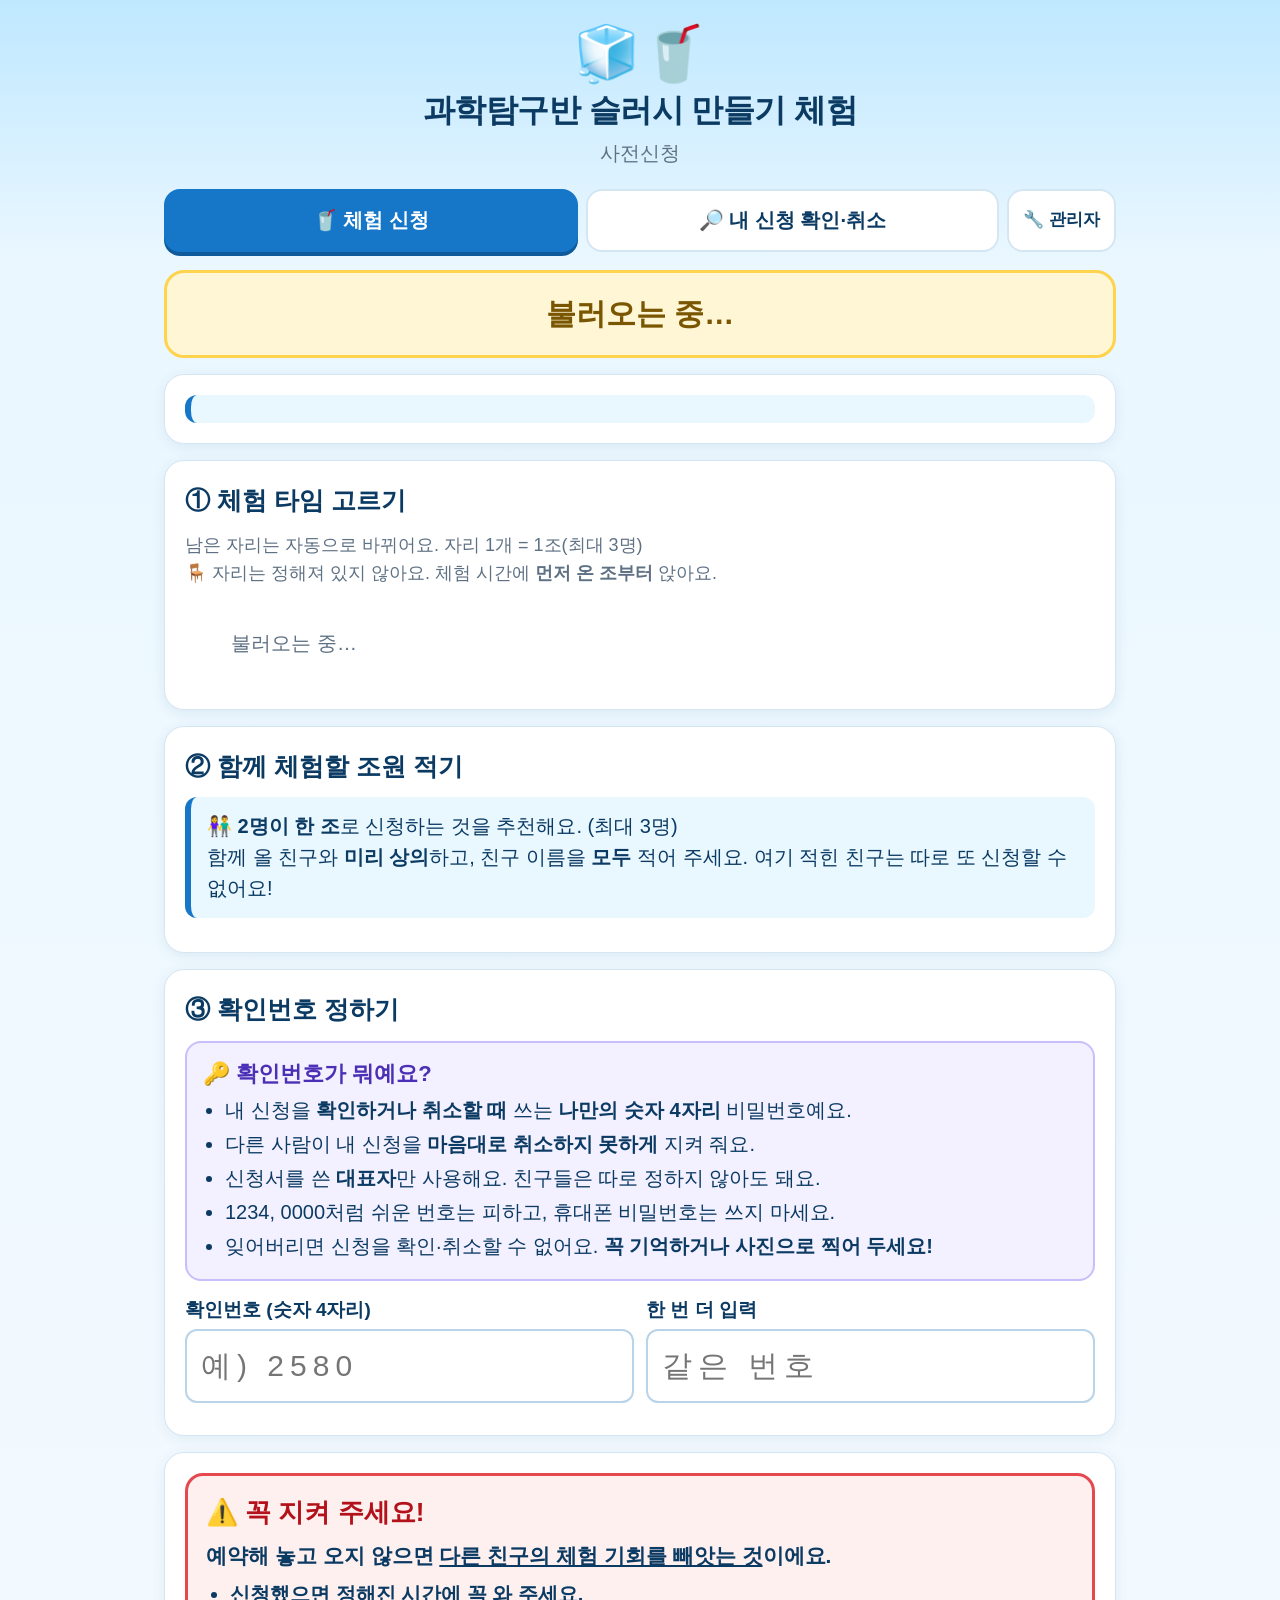
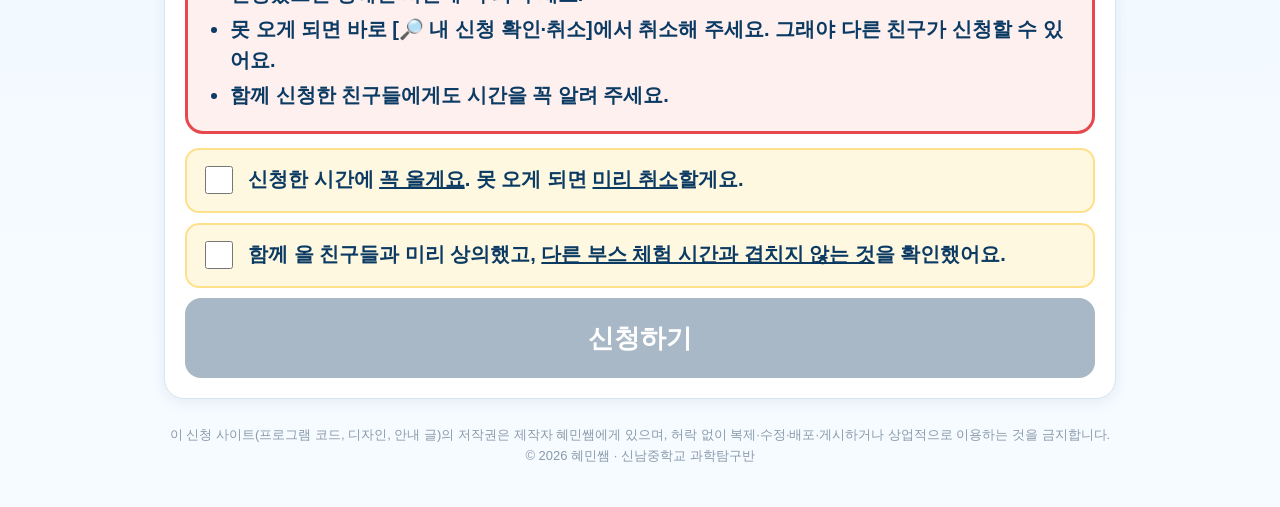
==== index.html @ 1991acf2 "Add files via upload" ====
<!DOCTYPE html>
<html lang="ko">
<head>
<meta charset="utf-8">
<meta name="viewport" content="width=device-width, initial-scale=1">
<meta name="robots" content="noindex">
<title>과학탐구반 슬러시 체험 사전신청</title>
<link rel="stylesheet" href="style.css">
<script src="config.js"></script>
</head>
<body>
<div class="wrap">
  <div id="previewRibbon" class="preview-ribbon hide">
    <div class="row">
      <span>👀 관리자 미리보기 중 — 실제로 신청되지 않아요</span>
      <span class="row" style="gap:6px">
        <button data-pv="before">시작 전</button><button data-pv="open">신청 중</button><button data-pv="ended">마감</button>
        <button id="pvEnd" style="background:#4a3500;color:#fff">미리보기 끝내기 ✕</button>
      </span>
    </div>
  </div>

  <header>
    <div class="emoji">🧊🥤</div>
    <h1 id="boothName">과학탐구반 슬러시 만들기 체험</h1>
    <div class="sub" id="boothSub">사전신청</div>
  </header>

  <nav id="nav">
    <button data-v="apply" class="on">🥤 체험 신청</button>
    <button data-v="mine">🔎 내 신청 확인·취소</button>
    <button data-v="admin" class="adm">🔧 관리자</button>
  </nav>

  <!-- ───── 체험 신청 ───── -->
  <section id="v-apply">
    <div id="banner" class="banner b-before"><span class="big">불러오는 중…</span></div>

    <div class="card" id="noticeCard"><div class="notice pre" id="notice"></div></div>

    <div class="card">
      <h2>① 체험 타임 고르기</h2>
      <div class="muted" style="margin-bottom:10px">남은 자리는 자동으로 바뀌어요. 자리 1개 = 1조(최대 <span class="maxN">3</span>명)<br>
        🪑 자리는 정해져 있지 않아요. 체험 시간에 <b>먼저 온 조부터</b> 앉아요.</div>
      <div class="slots" id="slots"><div class="loading">불러오는 중…</div></div>
    </div>

    <div class="card">
      <h2>② 함께 체험할 조원 적기</h2>
      <div class="notice" style="margin-bottom:14px">👫 <b>2명이 한 조</b>로 신청하는 것을 추천해요. (최대 <span class="maxN">3</span>명)<br>
        함께 올 친구와 <b>미리 상의</b>하고, 친구 이름을 <b>모두</b> 적어 주세요. 여기 적힌 친구는 따로 또 신청할 수 없어요!</div>
      <div id="memberRows"></div>
    </div>

    <div class="card">
      <h2>③ 확인번호 정하기</h2>
      <div class="keybox">
        <b class="t">🔑 확인번호가 뭐예요?</b>
        <ul>
          <li>내 신청을 <b>확인하거나 취소할 때</b> 쓰는 <b>나만의 숫자 4자리</b> 비밀번호예요.</li>
          <li>다른 사람이 내 신청을 <b>마음대로 취소하지 못하게</b> 지켜 줘요.</li>
          <li>신청서를 쓴 <b>대표자</b>만 사용해요. 친구들은 따로 정하지 않아도 돼요.</li>
          <li>1234, 0000처럼 쉬운 번호는 피하고, 휴대폰 비밀번호는 쓰지 마세요.</li>
          <li>잊어버리면 신청을 확인·취소할 수 없어요. <b>꼭 기억하거나 사진으로 찍어 두세요!</b></li>
        </ul>
      </div>
      <div class="grid2">
        <label class="field"><span>확인번호 (숫자 4자리)</span><input id="pin" inputmode="numeric" maxlength="4" placeholder="예) 2580" autocomplete="off" style="font-size:30px;letter-spacing:6px"></label>
        <label class="field"><span>한 번 더 입력</span><input id="pin2" inputmode="numeric" maxlength="4" placeholder="같은 번호" autocomplete="off" style="font-size:30px;letter-spacing:6px"></label>
      </div>
    </div>

    <div class="card">
      <div class="warn" style="margin-bottom:14px">
        <h2>⚠️ 꼭 지켜 주세요!</h2>
        <div style="font-size:21px;font-weight:800">예약해 놓고 오지 않으면 <u>다른 친구의 체험 기회를 빼앗는 것</u>이에요.</div>
        <ul>
          <li>신청했으면 <b>정해진 시간에 꼭</b> 와 주세요.</li>
          <li>못 오게 되면 <b>바로 [🔎 내 신청 확인·취소]에서 취소</b>해 주세요. 그래야 다른 친구가 신청할 수 있어요.</li>
          <li>함께 신청한 친구들에게도 시간을 꼭 알려 주세요.</li>
        </ul>
      </div>
      <label class="chk"><input type="checkbox" id="agree1">
        <span>신청한 시간에 <u>꼭 올게요</u>. 못 오게 되면 <u>미리 취소</u>할게요.</span></label>
      <label class="chk"><input type="checkbox" id="agree2">
        <span>함께 올 친구들과 미리 상의했고, <u>다른 부스 체험 시간과 겹치지 않는 것</u>을 확인했어요.</span></label>
      <button class="btn full" id="btnApply" disabled>신청하기</button>
      <div id="applyMsg"></div>
    </div>
  </section>

  <!-- ───── 내 신청 확인·취소 ───── -->
  <section id="v-mine" class="hide">
    <div class="card">
      <h2>🔎 내 신청 확인·취소 <span class="muted">(대표자)</span></h2>
      <div class="muted" style="margin-bottom:10px">신청서를 쓴 <b>대표자 학번</b>과 신청할 때 정한 <b>확인번호 4자리</b>를 넣으세요. 취소는 대표자만 할 수 있어요.</div>
      <div class="grid2">
        <label class="field"><span>대표자 학번</span><input id="mSid" inputmode="numeric" maxlength="5" placeholder="예) 10601"></label>
        <label class="field"><span>확인번호 4자리</span><input id="mPin" inputmode="numeric" maxlength="4" type="password" placeholder="••••"></label>
      </div>
      <button class="btn" id="btnLookup">확인하기</button>
      <div id="mineOut"></div>
      <div class="muted" style="margin-top:12px">🙋 확인번호를 잊어버렸다면 선생님께 말씀드리세요.</div>
    </div>
    <div class="card">
      <h2>🙋 친구가 나를 넣어 신청했을까?</h2>
      <div class="muted" style="margin-bottom:10px">내 학번과 이름을 넣으면, 내가 들어 있는 신청이 있는지 알려 줘요.</div>
      <div class="grid2">
        <label class="field"><span>내 학번</span><input id="iSid" inputmode="numeric" maxlength="5" placeholder="예) 10602"></label>
        <label class="field"><span>내 이름</span><input id="iName" maxlength="10" placeholder="예) 홍길동"></label>
      </div>
      <button class="btn gray" id="btnIncluded">확인하기</button>
      <div id="incOut"></div>
    </div>
  </section>

  <!-- ───── 관리자 ───── -->
  <section id="v-admin" class="hide">
    <div class="card" id="admLogin">
      <h2>🔧 관리자 모드</h2>
      <div class="row"><input id="admPw" type="password" placeholder="관리자 비밀번호" style="max-width:320px"><button class="btn" id="btnAdm">로그인</button></div>
      <div id="admMsg"></div>
    </div>
    <div id="admPanel" class="hide">
      <div class="subnav" id="admNav">
        <button data-a="set" class="on">⚙️ 신청 설정</button>
        <button data-a="slot">⏰ 타임 관리</button>
        <button data-a="apps">📋 신청 목록</button>
        <button data-a="board">🔗 운영 현황 링크</button>
        <button data-a="log">📜 기록</button>
        <button id="btnPreview" style="background:#ffd34d;border-color:#c9a227">👀 신청 화면 미리보기</button>
        <button id="btnAdmRefresh" style="margin-left:auto">🔄</button>
        <button id="btnAdmOut">로그아웃</button>
      </div>
      <div id="admBody"></div>
    </div>
  </section>

  <footer>
    이 신청 사이트(프로그램 코드, 디자인, 안내 글)의 저작권은 제작자 혜민쌤에게 있으며, 허락 없이 복제·수정·배포·게시하거나 상업적으로 이용하는 것을 금지합니다.<br>
    © 2026 혜민쌤 · 신남중학교 과학탐구반
  </footer>
</div>

<div id="modalRoot"></div>

<script>
/* ================= 공통 ================= */
const API_URL = (window.SLUSH_CONFIG || {}).API_URL || '';
const $ = (s, el) => (el || document).querySelector(s);
const $$ = (s, el) => Array.from((el || document).querySelectorAll(s));
function esc(s){ return String(s == null ? '' : s).replace(/[&<>"']/g, c => ({'&':'&amp;','<':'&lt;','>':'&gt;','"':'&quot;',"'":'&#39;'}[c])); }
/** 구글 시트 API 호출 (개인정보는 브라우저에 저장하지 않음) */
async function api(action, data){
  if (!/^https:\/\/script\.google\.com\//.test(API_URL)) return { ok:false, msg:'config.js에 Apps Script 주소가 아직 없어요. 선생님께 알려 주세요.' };
  const res = await fetch(API_URL, { method:'POST', body: JSON.stringify(Object.assign({ action }, data || {})) });
  return res.json();
}
function msgBox(el, text, ok){ if (el) el.innerHTML = text ? `<div class="msg ${ok ? 'ok' : 'err'}">${esc(text)}</div>` : ''; }
function netErr(el){ msgBox(el, '인터넷 연결이 불안정해요. 잠시 뒤 다시 시도해 주세요.', false); }
function busy(btn, on, label){
  if (!btn) return;
  if (on){ btn.dataset.label = btn.innerHTML; btn.disabled = true; btn.innerHTML = '<span class="spin"></span> ' + (label || '처리 중…'); }
  else { btn.disabled = false; btn.innerHTML = btn.dataset.label || btn.innerHTML; }
}
function membersHtml(ms){ return (ms || []).map(m => `${esc(m.sid)} ${esc(m.name)}`).join(', '); }
function onlyDigits(el, n){ el.addEventListener('input', () => { el.value = el.value.replace(/\D/g, '').slice(0, n); }); }
function pad(n){ return String(n).padStart(2, '0'); }
function fmtMs(ms){
  const d = new Date(ms + 9 * 3600000); // 한국 시간
  return `${d.getUTCMonth() + 1}월 ${d.getUTCDate()}일(${'일월화수목금토'[d.getUTCDay()]}) ${pad(d.getUTCHours())}:${pad(d.getUTCMinutes())}`;
}
function localInputToMs(v){ // "2026-11-20T09:00" (한국 시간) → ms
  const m = String(v || '').match(/^(\d{4})-(\d{2})-(\d{2})T(\d{2}):(\d{2})/);
  return m ? Date.UTC(+m[1], +m[2] - 1, +m[3], +m[4] - 9, +m[5]) : null;
}
function modal(html, buttons){
  return new Promise(resolve => {
    const root = $('#modalRoot');
    root.innerHTML = `<div class="modal-bg"><div class="modal">${html}<div class="row" style="margin-top:16px;justify-content:flex-end" id="mBtns"></div></div></div>`;
    (buttons || [{label:'확인', v:true}]).forEach(b => {
      const el = document.createElement('button');
      el.className = 'btn ' + (b.cls || ''); el.textContent = b.label;
      el.onclick = () => { root.innerHTML = ''; resolve(b.v); };
      $('#mBtns').appendChild(el);
    });
  });
}

/* 화면 전환 — 주소는 그대로, 버튼으로만 이동 */
let view = 'apply';
$$('#nav button').forEach(b => b.onclick = () => show(b.dataset.v));
function show(v){
  view = v;
  $$('#nav button').forEach(b => b.classList.toggle('on', b.dataset.v === v));
  ['apply','mine','admin'].forEach(x => $('#v-' + x).classList.toggle('hide', x !== v));
  window.scrollTo(0, 0);
  if (v === 'apply' && !preview) loadPublic();
  if (v === 'admin' && admTok) loadAdmin();
}

/* ================= 체험 신청 ================= */
let pub = null, offset = 0, selSlot = null, lastFetch = 0, fetching = false, memberMax = 0;
let preview = null; // 관리자 미리보기: { code, data }

async function loadPublic(){
  if (fetching || preview) return;
  fetching = true;
  try {
    const t0 = Date.now();
    const r = await api('state');
    if (preview) return;
    if (!r || !r.ok){ if (r && r.msg) $('#banner').innerHTML = `<span class="big" style="font-size:22px">${esc(r.msg)}</span>`; return; }
    offset = r.now - Math.round((t0 + Date.now()) / 2);
    pub = r; lastFetch = Date.now();
    renderPublic();
  } catch (e) { /* 다음 주기에 다시 시도 */ }
  finally { fetching = false; }
}
function serverNow(){ return Date.now() + offset; }

function renderPublic(){
  const d = preview ? preview.data : pub;
  if (!d) return;
  $('#boothName').textContent = d.booth || '과학탐구반 슬러시 만들기 체험';
  $('#boothSub').textContent = (d.place ? '📍 ' + d.place + ' · ' : '') + '사전신청';
  $('#notice').textContent = d.notice || '';
  $('#noticeCard').classList.toggle('hide', !d.notice);
  $$('.maxN').forEach(e => e.textContent = d.maxMembers);
  if (memberMax !== d.maxMembers) buildMemberRows(d.maxMembers);
  renderBanner();
  const box = $('#slots');
  if (!d.slots.length){ box.innerHTML = '<div class="loading">아직 열린 타임이 없어요.</div>'; box.dataset.html = ''; return; }
  if (selSlot && !d.slots.some(s => s.id === selSlot && s.remaining > 0)) selSlot = null;
  const html = d.slots.map(s => {
    const full = s.remaining <= 0;
    const pct = s.capacity ? Math.min(100, Math.round(s.used / s.capacity * 100)) : 100;
    return `<button class="slot ${full ? 'full' : ''} ${selSlot === s.id ? 'sel' : ''}" data-id="${esc(s.id)}" ${full ? 'disabled' : ''}>
      <div class="nm">${esc(s.name)}</div><div class="tm">⏰ ${esc(s.time)}</div>
      <div class="rem">${full ? '<b>마감</b>' : `남은 자리 <b>${s.remaining}</b>`} <span class="muted">/ ${s.capacity}</span></div>
      <div class="bar"><i style="width:${pct}%"></i></div></button>`;
  }).join('');
  if (box.dataset.html === html) return; // 바뀐 게 없으면 다시 그리지 않음
  box.innerHTML = html; box.dataset.html = html;
  $$('.slot', box).forEach(b => b.onclick = () => { selSlot = b.dataset.id; renderPublic(); });
}

function currentCode(){
  const d = preview ? preview.data : pub;
  if (!d) return 'loading';
  if (preview) return preview.code;
  const st = d.status;
  let code = st.code;
  if (code === 'before' && serverNow() >= st.startMs) code = 'opening';
  if (code === 'open' && st.endMs && serverNow() >= st.endMs) code = 'ended';
  return code;
}
function renderBanner(){
  const d = preview ? preview.data : pub;
  if (!d) return;
  const st = d.status, b = $('#banner'), btn = $('#btnApply');
  const code = currentCode();
  const now = preview ? Date.now() : serverNow();
  let cls = 'b-closed', html = '';
  if (code === 'open'){
    cls = 'b-open';
    html = `<span class="big">🟢 지금 신청할 수 있어요!</span>` + (st.endMs ? `<span class="muted">신청 마감: ${fmtMs(st.endMs)}</span>` : '');
  } else if (code === 'before'){
    cls = 'b-before';
    const left = Math.max(0, st.startMs - now);
    const s = Math.floor(left / 1000), dd = Math.floor(s / 86400), h = Math.floor(s % 86400 / 3600), m = Math.floor(s % 3600 / 60), sec = s % 60;
    html = `<span class="big">⏳ ${fmtMs(st.startMs)}부터 신청할 수 있어요</span>
      <span class="count">${dd ? dd + '일 ' : ''}${pad(h)}:${pad(m)}:${pad(sec)}</span>
      <span class="muted">미리 조원과 확인번호를 적어 두고, 시간이 되면 바로 누르세요!</span>`;
  } else if (code === 'opening'){
    cls = 'b-before'; html = `<span class="big">⏳ 곧 열려요… 잠시만요!</span>`;
  } else {
    html = `<span class="big">${code === 'ended' ? '⛔ 신청 시간이 끝났어요' : code === 'paused' ? '⏸️ 신청을 잠시 멈췄어요' : '📅 신청 시작 시간이 아직 정해지지 않았어요'}</span>`
      + (code === 'ended' ? `<span class="muted">신청했는데 못 오게 되었다면 [🔎 내 신청 확인·취소]에서 꼭 취소해 주세요.</span>` : '');
  }
  b.className = 'banner ' + cls;
  if (b.dataset.html !== html){ b.innerHTML = html; b.dataset.html = html; }
  if (!btn.querySelector('.spin')){
    btn.disabled = code !== 'open';
    btn.textContent = code === 'open' ? (preview ? '🥤 신청하기 (미리보기)' : '🥤 신청하기') : (code === 'before' || code === 'opening') ? '신청 시작 전이에요' : '지금은 신청할 수 없어요';
  }
}

function buildMemberRows(n){
  const old = readMembersRaw();
  memberMax = n;
  const labels = ['대표자 (나)<small>신청서를 쓰는 사람</small>', '함께 올 친구 2<small>추천!</small>', '함께 올 친구 3<small>(선택)</small>'];
  $('#memberRows').innerHTML = Array.from({length: n}, (_, i) => `
    <div class="mrow"><div class="lab">${labels[i]}</div>
      <input class="m-sid" inputmode="numeric" maxlength="5" placeholder="학번 5자리" value="${esc(old[i] ? old[i].sid : '')}">
      <input class="m-name" maxlength="10" placeholder="이름" value="${esc(old[i] ? old[i].name : '')}"></div>`).join('');
  $$('.m-sid').forEach(el => onlyDigits(el, 5));
}
function readMembersRaw(){
  const names = $$('.m-name');
  return $$('.m-sid').map((el, i) => ({ sid: el.value.replace(/\s/g, ''), name: (names[i].value || '').replace(/\s/g, '') }));
}
function resetForm(){
  $$('.m-sid,.m-name').forEach(el => el.value = ''); $('#pin').value = ''; $('#pin2').value = '';
  $('#agree1').checked = false; $('#agree2').checked = false; selSlot = null;
}

onlyDigits($('#pin'), 4); onlyDigits($('#pin2'), 4);
$('#btnApply').onclick = async () => {
  const out = $('#applyMsg'); msgBox(out, '');
  const d = preview ? preview.data : pub;
  const slot = d && d.slots.find(s => s.id === selSlot);
  if (!slot) return msgBox(out, '① 체험 타임을 먼저 골라 주세요.');
  const raw = readMembersRaw();
  const ms = raw.filter(m => m.sid || m.name);
  if (!raw[0] || !raw[0].sid || !raw[0].name) return msgBox(out, '② 대표자(나)의 학번과 이름을 적어 주세요.');
  for (const m of ms){
    if (!/^[1-3]\d{4}$/.test(m.sid)) return msgBox(out, `학번은 숫자 5자리로 적어 주세요. (${m.sid || '빈칸'} / ${m.name || '이름 없음'})`);
    if (!/^[가-힣A-Za-z]{2,10}$/.test(m.name)) return msgBox(out, `${m.sid} 학생의 이름을 정확히 적어 주세요.`);
  }
  if (new Set(ms.map(m => m.sid)).size !== ms.length) return msgBox(out, '같은 학번이 두 번 적혀 있어요.');
  const pin = $('#pin').value;
  if (!/^\d{4}$/.test(pin)) return msgBox(out, '③ 확인번호를 숫자 4자리로 정해 주세요.');
  if (pin !== $('#pin2').value) return msgBox(out, '③ 확인번호 두 칸이 서로 달라요. 다시 확인해 주세요.');
  if (!$('#agree1').checked || !$('#agree2').checked) return msgBox(out, '약속 두 가지에 모두 체크해 주세요.');

  const go = await modal(`<h2>이렇게 신청할까요?</h2>
    <div class="bigbox">⏰ <b>${esc(slot.name)}</b> (${esc(slot.time)})<br>👫 ${ms.length}명: ${membersHtml(ms)}</div>
    ${ms.length === 1 ? '<div class="msg err">혼자 신청하면 자리 1개를 혼자 쓰게 돼요. 친구와 2명이 함께 신청하는 것을 추천해요.</div>' : ''}
    <div class="warn" style="margin-top:10px;padding:12px 14px;font-weight:800">신청하면 이 시간에 꼭 와야 해요. 못 오면 꼭 미리 취소!</div>`,
    [{label:'다시 볼게요', v:false, cls:'gray'}, {label:'신청하기', v:true}]);
  if (!go) return;

  const done = async r => {
    await modal(`<h2>🎉 신청 완료!${preview ? ' <span class="pill">미리보기</span>' : ''}</h2>
      <div class="bigbox">⏰ <b>${esc(r.slotName)}</b> (${esc(r.slotTime)})<br>👫 ${membersHtml(r.members)}</div>
      <div class="bigbox">🔑 내 확인번호 (확인·취소할 때 필요)<br><span class="pin">${esc(pin)}</span></div>
      <div class="warn" style="padding:12px 14px"><b>⚠️ 정해진 시간에 꼭 와 주세요!</b><br>못 오게 되면 [🔎 내 신청 확인·취소]에서 <b>바로 취소</b>해 주세요. 그래야 다른 친구가 체험할 수 있어요.</div>
      <div class="muted" style="margin-top:8px">📸 이 화면을 사진으로 찍어 두세요. 자리는 먼저 온 조부터 앉아요. 함께 신청한 친구들에게도 시간을 알려 주세요!</div>`);
  };
  if (preview){ await done({ slotName: slot.name, slotTime: slot.time, members: ms }); resetForm(); renderPublic(); msgBox(out, '미리보기라서 실제로 신청되지는 않았어요.', true); return; }

  const btn = $('#btnApply'); busy(btn, true, '신청하는 중…');
  try {
    const r = await api('apply', { form: { slotId: slot.id, members: ms, pin: pin, agree: true } });
    busy(btn, false);
    if (!r.ok){ msgBox(out, r.msg); if (r.code === 'full') selSlot = null; lastFetch = 0; loadPublic(); return; }
    await done(r);
    resetForm();
    msgBox(out, `「${r.slotName}」 신청이 완료되었어요. 정해진 시간에 꼭 와 주세요!`, true);
    lastFetch = 0; loadPublic();
  } catch (e) { busy(btn, false); netErr(out); }
};

/* ================= 내 신청 확인·취소 ================= */
onlyDigits($('#mSid'), 5); onlyDigits($('#mPin'), 4); onlyDigits($('#iSid'), 5);
$('#btnLookup').onclick = async () => {
  const out = $('#mineOut'), btn = $('#btnLookup');
  const sid = $('#mSid').value, pin = $('#mPin').value;
  if (!/^\d{5}$/.test(sid) || !/^\d{4}$/.test(pin)) return msgBox(out, '학번 5자리와 확인번호 4자리를 넣어 주세요.');
  busy(btn, true, '확인 중…');
  try {
    const r = await api('lookup', { sid, pin }); busy(btn, false);
    if (!r.ok) return msgBox(out, r.msg);
    const a = r.app;
    out.innerHTML = `<div class="bigbox" style="margin-top:14px">✅ 신청되어 있어요<br>⏰ <b>${esc(a.slotName)}</b> (${esc(a.slotTime)})<br>
      👫 ${membersHtml(a.members)}<br><span class="muted">신청 시각: ${esc(a.at)}</span></div>
      <div class="muted" style="margin-bottom:10px">정해진 시간에 꼭 와 주세요. 못 오게 되면 아래 버튼으로 취소해 주세요.</div>
      ${r.canCancel ? '<button class="btn red" id="btnCancelMine">이 신청 취소하기</button>' : '<div class="msg err">지금은 직접 취소할 수 없어요. 못 오게 되었다면 꼭 선생님께 말씀드리세요.</div>'}
      <div id="cancelMsg"></div>`;
    const cb = $('#btnCancelMine');
    if (cb) cb.onclick = async () => {
      const ok = await modal(`<h2>정말 취소할까요?</h2><div class="bigbox">${esc(a.slotName)} · ${membersHtml(a.members)}</div>
        <div class="msg err">취소하면 함께 적은 친구들도 모두 취소돼요. 자리는 다른 친구에게 넘어가요.</div>`,
        [{label:'아니요', v:false, cls:'gray'}, {label:'취소할래요', v:true, cls:'red'}]);
      if (!ok) return;
      busy(cb, true, '취소하는 중…');
      try {
        const c = await api('cancel', { sid, pin });
        if (!c.ok){ busy(cb, false); return msgBox($('#cancelMsg'), c.msg); }
        out.innerHTML = ''; msgBox(out, c.msg, true); $('#mPin').value = '';
      } catch (e) { busy(cb, false); netErr($('#cancelMsg')); }
    };
  } catch (e) { busy(btn, false); netErr(out); }
};
$('#btnIncluded').onclick = async () => {
  const out = $('#incOut'), btn = $('#btnIncluded');
  const sid = $('#iSid').value, name = $('#iName').value.trim();
  if (!/^\d{5}$/.test(sid) || !name) return msgBox(out, '학번 5자리와 이름을 넣어 주세요.');
  busy(btn, true, '확인 중…');
  try {
    const r = await api('included', { sid, name }); busy(btn, false);
    if (!r.ok) return msgBox(out, r.msg);
    if (!r.found) return msgBox(out, '아직 신청된 내역이 없어요. (친구가 학번·이름을 다르게 적었을 수도 있어요)');
    msgBox(out, `${r.leader} 학생이 신청한 「${r.slotName}」(${r.slotTime})에 들어 있어요! 시간 맞춰 꼭 와 주세요.`, true);
  } catch (e) { busy(btn, false); netErr(out); }
};

/* ================= 관리자 ================= */
let admTok = null, adm = null, admTab = 'set';
$('#btnAdm').onclick = async () => {
  const btn = $('#btnAdm'), out = $('#admMsg');
  busy(btn, true, '확인 중…');
  try {
    const r = await api('adminLogin', { pw: $('#admPw').value }); busy(btn, false);
    if (!r.ok) return msgBox(out, r.msg);
    admTok = r.token; $('#admPw').value = ''; msgBox(out, '');
    $('#admLogin').classList.add('hide'); $('#admPanel').classList.remove('hide');
    loadAdmin();
  } catch (e) { busy(btn, false); netErr(out); }
};
$('#admPw').addEventListener('keydown', e => { if (e.key === 'Enter') $('#btnAdm').click(); });
$$('#admNav button[data-a]').forEach(b => b.onclick = () => { admTab = b.dataset.a; $$('#admNav button[data-a]').forEach(x => x.classList.toggle('on', x === b)); renderAdmin(); });
$('#btnAdmRefresh').onclick = () => loadAdmin();
$('#btnAdmOut').onclick = () => { admTok = null; adm = null; $('#admPanel').classList.add('hide'); $('#admLogin').classList.remove('hide'); $('#admBody').innerHTML = ''; };

async function loadAdmin(){
  if (!admTok) return;
  try {
    const r = await api('adminAll', { token: admTok });
    if (!r.ok){
      if (r.code === 'auth'){ $('#btnAdmOut').click(); msgBox($('#admMsg'), r.msg); }
      else msgBox($('#admBody'), r.msg);
      return;
    }
    adm = r; renderAdmin();
  } catch (e) { netErr($('#admBody')); }
}
async function admDo(action, data, btn, out){
  busy(btn, true);
  try {
    const r = await api(action, Object.assign({ token: admTok }, data));
    busy(btn, false);
    if (!r.ok){
      if (r.code === 'auth'){ $('#btnAdmOut').click(); msgBox($('#admMsg'), r.msg); return r; }
      if (out) msgBox(out, r.msg); else await modal(`<h2>앗!</h2><div class="msg err">${esc(r.msg)}</div>`);
      return r;
    }
    await loadAdmin();
    const o2 = out && document.body.contains(out) ? out : $('#admFlash');
    if (o2 && r.msg) msgBox(o2, r.msg, true);
    return r;
  } catch (e) { busy(btn, false); if (out) netErr(out); return { ok:false }; }
}
const statusPill = s => `<span class="pill ${s === '신청' ? 'ok' : 'no'}">${esc(s)}</span>`;
function boardLink(){ return new URL('board.html', location.href).href.split('#')[0] + '#k=' + encodeURIComponent(adm.boardKey); }

function renderAdmin(){
  if (!adm) return;
  const st = adm.status;
  const stText = {open:'🟢 신청 받는 중', before:'⏳ 시작 전', ended:'⛔ 신청 시간 끝남', paused:'⏸️ 일시 중지', unset:'📅 시작 시간 미정'}[st.code];
  const top = `<div class="card" style="padding:14px 18px"><div class="row" style="justify-content:space-between">
     <b style="font-size:22px">${stText}</b><span class="muted">${st.startMs ? '열림 ' + fmtMs(st.startMs) : ''}${st.endMs ? ' ~ 닫힘 ' + fmtMs(st.endMs) : ''}</span></div>
     <div id="admFlash"></div></div>`;
  const body = { set: admSetHtml, slot: admSlotHtml, apps: admAppsHtml, board: admBoardHtml, log: admLogHtml }[admTab]();
  $('#admBody').innerHTML = top + body;
  bindAdmin();
}

/* --- 신청 설정 --- */
function admSetHtml(){
  const s = adm.settings;
  return `<div class="card"><h2>⚙️ 신청 설정</h2>
    <div class="notice" style="margin-bottom:14px">⏰ 신청은 <b>시작 일시부터 마감 일시까지만</b> 열려요. 구글 서버(한국 시간) 기준이라 학생 기기 시계를 바꿔도 미리 신청할 수 없어요.</div>
    <div class="grid2">
      <label class="field"><span>🟢 신청 시작 일시</span><input id="sStart" type="datetime-local" value="${esc(s.start)}"></label>
      <label class="field"><span>⛔ 신청 마감 일시</span><input id="sEnd" type="datetime-local" value="${esc(s.end)}"></label>
    </div>
    <div class="grid2">
      <label class="field"><span>부스 이름</span><input id="sBooth" value="${esc(s.booth)}" maxlength="40"></label>
      <label class="field"><span>장소</span><input id="sPlace" value="${esc(s.place)}" maxlength="30"></label>
      <label class="field"><span>한 조 최대 인원</span><select id="sMax">${[1,2,3].map(n => `<option ${n === s.maxMembers ? 'selected' : ''}>${n}</option>`).join('')}</select></label>
      <div class="field"><span>기타</span>
        <label class="chk" style="background:#fff;border-color:#b9d3e8"><input type="checkbox" id="sPaused" ${s.paused ? 'checked' : ''}> 신청을 잠시 멈추기</label>
        <label class="chk" style="background:#fff;border-color:#b9d3e8"><input type="checkbox" id="sCancel" ${s.canCancel ? 'checked' : ''}> 학생 본인 취소 허용</label></div>
    </div>
    <label class="field"><span>안내 문구 (신청 화면 위쪽에 보여요)</span><textarea id="sNotice" maxlength="500">${esc(s.notice)}</textarea></label>
    <div class="row"><button class="btn" id="btnSaveSet">💾 설정 저장</button><button class="btn yellow" id="btnPreview2">👀 저장한 내용으로 미리보기</button></div>
    <div id="setMsg"></div>
  </div>
  <div class="card"><h2>🔑 관리자 비밀번호 바꾸기</h2>
    <div class="row"><input id="pwAdm" type="password" placeholder="새 비밀번호 (6자 이상)" style="max-width:320px"><button class="btn gray" id="btnPwAdm">바꾸기</button></div>
    <div id="pwMsg"></div></div>`;
}
/* --- 타임 관리 --- */
function admSlotHtml(){
  const rows = adm.slots.map(s => {
    const used = adm.apps.filter(a => a.status === '신청' && a.slotId === s.id).length;
    return `<tr><td>${s.order}</td><td><b>${esc(s.name)}</b><br><span class="muted">${esc(s.time)}</span></td>
      <td>${used} / ${s.capacity}조</td><td>${s.part ? esc(s.part) : '<span class="muted">-</span>'}</td><td>${s.use ? '<span class="pill ok">보임</span>' : '<span class="pill no">숨김</span>'}</td>
      <td><div class="row"><button class="btn sm" data-edit-slot="${esc(s.id)}">수정</button>
        <button class="btn sm red" data-del-slot="${esc(s.id)}">삭제</button></div></td></tr>`;
  }).join('');
  return `<div class="card"><div class="row" style="justify-content:space-between"><h2 style="margin:0">⏰ 타임 관리</h2>
    <button class="btn mint" id="btnNewSlot">＋ 타임 추가</button></div>
    <div class="muted" style="margin:8px 0">정원 = 그 타임에 받을 체험 조 수(자리 수)예요. 자리는 먼저 온 조부터 앉아요.<br>「운영」을 1부/2부로 정하면, 운영 현황 화면에 <b>부스 운영 계획판</b> 배정판의 그 부 테이블 담당이 함께 나와요.</div>
    <div id="slotEditor"></div>
    <div class="tblwrap"><table><thead><tr><th>순서</th><th>타임</th><th>신청/정원</th><th>운영</th><th>표시</th><th></th></tr></thead>
    <tbody>${rows || '<tr><td colspan="6" class="muted">타임이 없어요. ＋ 타임 추가를 눌러 주세요.</td></tr>'}</tbody></table></div></div>`;
}
function slotEditorHtml(s){
  s = s || { id:'', name:'', time:'', capacity:6, order:'', use:true, part:'' };
  return `<div class="slotboard" style="background:#f4faff"><h3 style="margin-top:0">${s.id ? '타임 수정' : '새 타임'}</h3>
    <div class="grid2">
      <label class="field"><span>타임 이름</span><input id="eName" value="${esc(s.name)}" placeholder="예) 1부 1타임" maxlength="30"></label>
      <label class="field"><span>시간</span><input id="eTime" value="${esc(s.time)}" placeholder="예) 10:00~10:20" maxlength="30"></label>
      <label class="field"><span>정원 (체험 조 수)</span><input id="eCap" type="number" min="0" max="100" value="${esc(s.capacity)}"></label>
      <label class="field"><span>순서 (작을수록 위)</span><input id="eOrder" type="number" value="${esc(s.order)}" placeholder="비우면 맨 뒤"></label>
      <label class="field"><span>이 타임에 일하는 운영 명단 (계획판 배정판)</span><select id="ePart">${['', '1부', '2부'].map(p => `<option value="${p}" ${s.part === p ? 'selected' : ''}>${p ? '계획판 ' + p + ' 담당' : '없음'}</option>`).join('')}</select></label>
    </div>
    <label class="chk" style="background:#fff;border-color:#b9d3e8"><input type="checkbox" id="eUse" ${s.use ? 'checked' : ''}> 신청 화면에 보이기</label>
    <div class="row"><button class="btn" id="btnSaveSlot" data-id="${esc(s.id)}">💾 저장</button><button class="btn gray" id="btnCancelSlot">닫기</button></div>
    <div id="slotMsg"></div></div>`;
}
/* --- 신청 목록 --- */
let appFilter = { slot:'', status:'신청' };
function admAppsHtml(){
  let list = adm.apps.slice();
  if (appFilter.slot) list = list.filter(a => a.slotId === appFilter.slot);
  if (appFilter.status === '신청') list = list.filter(a => a.status === '신청');
  if (appFilter.status === '취소') list = list.filter(a => a.status !== '신청');
  const act = adm.apps.filter(a => a.status === '신청');
  const sum = adm.slots.map(s => {
    const n = act.filter(a => a.slotId === s.id);
    return `<span class="pill" style="margin:3px">${esc(s.name)} ${n.length}/${s.capacity}조 · ${n.reduce((x, a) => x + a.count, 0)}명 · 도착 ${n.filter(a => a.arrived).length}</span>`;
  }).join('');
  return `<div class="card"><h2>📋 신청 목록</h2>
    <div style="margin-bottom:10px">${sum}</div>
    <div class="row" style="margin-bottom:10px">
      <select id="fSlot" style="max-width:280px"><option value="">전체 타임</option>${adm.slots.map(s => `<option value="${esc(s.id)}" ${appFilter.slot === s.id ? 'selected' : ''}>${esc(s.name)}</option>`).join('')}</select>
      <select id="fStatus" style="max-width:200px">${['신청','취소','전체'].map(x => `<option ${appFilter.status === x ? 'selected' : ''}>${x}</option>`).join('')}</select>
      <button class="btn mint sm" id="btnAddApp" style="font-size:18px;padding:12px 14px">＋ 관리자가 직접 신청 넣기</button>
    </div>
    <div id="addAppBox"></div>
    <div class="tblwrap"><table><thead><tr><th>신청 시각</th><th>타임</th><th>조원</th><th>도착</th><th>상태</th><th></th></tr></thead><tbody>
    ${list.map(a => `<tr><td>${esc(a.at)}</td><td>${esc(a.slotName)}</td><td>${membersHtml(a.members)} <span class="muted">(${a.count}명)</span></td>
        <td>${a.status === '신청' ? `<button class="btn sm ${a.arrived ? 'mint' : 'gray'}" data-arr="${esc(a.id)}" data-on="${a.arrived ? '' : '1'}">${a.arrived ? '✔ ' + esc(a.arrived) : '미도착'}</button>` : ''}</td>
        <td>${statusPill(a.status)}${a.status !== '신청' ? `<br><span class="muted" style="font-size:15px">${esc(a.cancelAt)}<br>${esc(a.cancelBy)}${a.cancelReason ? ' · ' + esc(a.cancelReason) : ''}</span>` : ''}</td>
        <td>${a.status === '신청' ? `<button class="btn sm red" data-cancel="${esc(a.id)}">취소</button>` : ''}</td></tr>`).join('')
      || '<tr><td colspan="6" class="muted">신청이 없어요.</td></tr>'}
    </tbody></table></div></div>`;
}
/* --- 운영 현황 링크 --- */
function admBoardHtml(){
  return `<div class="card"><h2>🔗 운영 현황 링크 (과학탐구반 학생용)</h2>
    <div class="muted" style="margin-bottom:10px">이 링크로 들어가면 <b>비밀번호 없이</b> 타임별 신청 조 명단을 볼 수 있고, 체험하러 온 조를 「도착」으로 체크할 수 있어요.
      링크를 아는 사람만 들어갈 수 있으니 <b>동아리 단톡방 등 동아리 학생에게만</b> 보내 주세요.</div>
    <div class="linkbox" id="boardLink">${esc(boardLink())}</div>
    <div class="row" style="margin-top:12px">
      <button class="btn" id="btnCopyLink">📋 링크 복사</button>
      <button class="btn mint" id="btnOpenBoard">👥 운영 현황 열기</button>
      <button class="btn red" id="btnNewKey">🔄 링크 새로 만들기</button>
    </div>
    <div id="boardMsg"></div>
    <div class="muted" style="margin-top:12px">※ 링크가 다른 사람에게 퍼졌다면 「링크 새로 만들기」를 누르세요. 예전 링크는 바로 안 열리게 되고, 동아리에 새 링크를 다시 보내면 돼요.</div>
  </div>`;
}
/* --- 기록 --- */
function admLogHtml(){
  return `<div class="card"><h2>📜 기록 (최근 400개)</h2>
    <div class="muted" style="margin-bottom:8px">신청·취소(본인/관리자)·도착 확인·설정 변경이 모두 남아요. 전체 기록은 스프레드시트 「기록」 시트에 있어요.</div>
    <div class="tblwrap"><table><thead><tr><th>시각</th><th>구분</th><th>내용</th><th>처리자</th></tr></thead><tbody>
    ${adm.logs.map(l => `<tr><td style="white-space:nowrap">${esc(l[0])}</td><td><span class="pill ${/취소|실패/.test(l[1]) ? 'no' : /신청|도착/.test(l[1]) ? 'ok' : ''}">${esc(l[1])}</span></td>
      <td>${esc(l[3])}${l[2] ? `<br><span class="muted" style="font-size:14px">${esc(l[2])}</span>` : ''}</td><td>${esc(l[4])}</td></tr>`).join('') || '<tr><td colspan="4" class="muted">기록이 없어요.</td></tr>'}
    </tbody></table></div></div>`;
}

function bindAdmin(){
  const b = $('#admBody');
  const on = (sel, fn) => { const el = $(sel, b); if (el) el.onclick = fn; };
  /* 설정 */
  on('#btnSaveSet', e => admDo('adminSettings', { data: {
    booth: $('#sBooth').value, place: $('#sPlace').value, notice: $('#sNotice').value,
    start: $('#sStart').value, end: $('#sEnd').value, maxMembers: $('#sMax').value,
    paused: $('#sPaused').checked, canCancel: $('#sCancel').checked } }, e.currentTarget, $('#setMsg')));
  on('#btnPreview2', () => startPreview());
  on('#btnPwAdm', e => admDo('adminPw', { which: 'admin', pw: $('#pwAdm').value }, e.currentTarget, $('#pwMsg')));
  /* 타임 */
  const openSlot = s => {
    $('#slotEditor').innerHTML = slotEditorHtml(s);
    $('#btnCancelSlot').onclick = () => $('#slotEditor').innerHTML = '';
    $('#btnSaveSlot').onclick = e => admDo('adminSlot', { data: { id: e.currentTarget.dataset.id, name: $('#eName').value, time: $('#eTime').value,
      capacity: $('#eCap').value, order: $('#eOrder').value, use: $('#eUse').checked, part: $('#ePart').value } }, e.currentTarget, $('#slotMsg'));
    $('#eName').focus();
  };
  on('#btnNewSlot', () => openSlot(null));
  $$('[data-edit-slot]', b).forEach(x => x.onclick = () => openSlot(adm.slots.find(s => s.id === x.dataset.editSlot)));
  $$('[data-del-slot]', b).forEach(x => x.onclick = async () => {
    const s = adm.slots.find(z => z.id === x.dataset.delSlot);
    if (await modal(`<h2>타임 삭제</h2><div class="bigbox">${esc(s.name)} (${esc(s.time)})</div>정말 지울까요?`, [{label:'아니요', v:false, cls:'gray'}, {label:'삭제', v:true, cls:'red'}]))
      admDo('adminDelSlot', { id: s.id }, x);
  });
  /* 신청 목록 */
  const fs = $('#fSlot', b); if (fs) fs.onchange = () => { appFilter.slot = fs.value; renderAdmin(); };
  const ft = $('#fStatus', b); if (ft) ft.onchange = () => { appFilter.status = ft.value; renderAdmin(); };
  $$('[data-arr]', b).forEach(x => x.onclick = () => admDo('adminArrive', { appId: x.dataset.arr, on: !!x.dataset.on }, x));
  $$('[data-cancel]', b).forEach(x => x.onclick = () => cancelWithReason(x));
  on('#btnAddApp', () => {
    $('#addAppBox').innerHTML = `<div class="slotboard" style="background:#f4faff"><h3 style="margin-top:0">관리자 직접 신청 (신청 시간과 상관없이 넣을 수 있어요)</h3>
      <label class="field"><span>타임</span><select id="aSlot">${adm.slots.map(s => `<option value="${esc(s.id)}">${esc(s.name)} (${esc(s.time)})</option>`).join('')}</select></label>
      ${[1,2,3].map(i => `<div class="grid2"><input class="a-sid" maxlength="5" inputmode="numeric" placeholder="학번 ${i}${i === 1 ? ' (대표)' : ''}"><input class="a-name" maxlength="10" placeholder="이름 ${i}"></div><div style="height:8px"></div>`).join('')}
      <label class="field"><span>확인번호 4자리 (대표 학생에게 알려 주세요)</span><input id="aPin" maxlength="4" inputmode="numeric" style="max-width:200px"></label>
      <div class="row"><button class="btn" id="btnAddGo">신청 넣기</button><button class="btn gray" id="btnAddClose">닫기</button></div><div id="addMsg"></div></div>`;
    $('#btnAddClose').onclick = () => $('#addAppBox').innerHTML = '';
    $('#btnAddGo').onclick = e => {
      const names = $$('.a-name');
      const members = $$('.a-sid').map((s, i) => ({ sid: s.value.trim(), name: names[i].value.trim() })).filter(m => m.sid || m.name);
      admDo('adminAdd', { form: { slotId: $('#aSlot').value, members, pin: $('#aPin').value } }, e.currentTarget, $('#addMsg'));
    };
  });
  /* 운영 현황 링크 */
  on('#btnCopyLink', async () => {
    try { await navigator.clipboard.writeText(boardLink()); msgBox($('#boardMsg'), '링크를 복사했어요. 동아리 학생들에게 보내 주세요.', true); }
    catch (e) { msgBox($('#boardMsg'), '자동 복사가 안 돼요. 위 링크를 길게 눌러 직접 복사해 주세요.'); }
  });
  on('#btnOpenBoard', () => window.open(boardLink(), '_blank', 'noopener'));
  on('#btnNewKey', async e => {
    if (await modal('<h2>링크 새로 만들기</h2>예전 운영 현황 링크는 <b>바로 열리지 않게</b> 돼요. 동아리 학생들에게 새 링크를 다시 보내야 해요. 계속할까요?',
      [{label:'아니요', v:false, cls:'gray'}, {label:'새로 만들기', v:true, cls:'red'}])) admDo('adminNewBoardKey', {}, e.currentTarget, null);
  });
}
function cancelWithReason(btn){
  const a = adm.apps.find(z => z.id === btn.dataset.cancel);
  const root = $('#modalRoot');
  root.innerHTML = `<div class="modal-bg"><div class="modal"><h2>관리자 취소</h2>
    <div class="bigbox">${esc(a.slotName)} · ${membersHtml(a.members)}</div>
    <label class="field"><span>취소 사유 (기록에 남아요, 선택)</span><input id="cReason" maxlength="100" placeholder="예) 학생 요청, 확인번호 분실"></label>
    <div class="row" style="justify-content:flex-end"><button class="btn gray" id="cNo">닫기</button><button class="btn red" id="cYes">취소 처리</button></div></div></div>`;
  $('#cNo').onclick = () => root.innerHTML = '';
  $('#cYes').onclick = () => { const why = $('#cReason').value; root.innerHTML = ''; admDo('adminCancel', { appId: a.id, reason: why }, btn); };
}

/* ================= 관리자 미리보기 ================= */
$('#btnPreview').onclick = () => startPreview();
function startPreview(code){
  if (!adm) return;
  const s = adm.settings;
  const act = adm.apps.filter(a => a.status === '신청');
  const startMs = localInputToMs(s.start), endMs = localInputToMs(s.end);
  const data = {
    booth: s.booth, place: s.place, notice: s.notice, maxMembers: s.maxMembers,
    status: { startMs: startMs && startMs > Date.now() ? startMs : Date.now() + 10 * 60000, endMs: endMs },
    slots: adm.slots.filter(x => x.use).map(x => {
      const used = act.filter(a => a.slotId === x.id).length;
      return { id: x.id, name: x.name, time: x.time, capacity: x.capacity, used, remaining: Math.max(0, x.capacity - used) };
    })
  };
  preview = { code: code || 'open', data };
  resetForm(); msgBox($('#applyMsg'), '');
  $('#previewRibbon').classList.remove('hide');
  $('#slots').dataset.html = '';
  $$('#previewRibbon [data-pv]').forEach(b => b.classList.toggle('on', b.dataset.pv === preview.code));
  show('apply'); renderPublic();
}
$$('#previewRibbon [data-pv]').forEach(b => b.onclick = () => {
  preview.code = b.dataset.pv;
  $$('#previewRibbon [data-pv]').forEach(x => x.classList.toggle('on', x === b));
  renderPublic();
});
$('#pvEnd').onclick = () => {
  preview = null; resetForm(); msgBox($('#applyMsg'), '');
  $('#previewRibbon').classList.add('hide'); $('#slots').dataset.html = ''; $('#banner').dataset.html = '';
  show('admin');
};

/* ================= 자동 새로고침 ================= */
setInterval(() => {
  if (view !== 'apply') return;
  renderBanner();
  if (preview) return;
  const st = pub && pub.status;
  const needNow = st && st.code === 'before' && serverNow() >= st.startMs && Date.now() - lastFetch > 1500;
  if (needNow || Date.now() - lastFetch > 8000 + Math.random() * 3000) loadPublic();
}, 1000);
setInterval(() => {
  if (view === 'admin' && admTok && (admTab === 'apps' || admTab === 'log') && !$('#modalRoot').innerHTML && !(($('#addAppBox') || {}).innerHTML)) loadAdmin();
}, 20000);

loadPublic();
</script>
</body>
</html>
---- style.css ----
:root{
  --ice:#e9f7ff; --ice2:#cdeeff; --blue:#1677c9; --deep:#0b3a63; --mint:#13b58c;
  --pink:#ff5d8f; --yellow:#ffd34d; --red:#e5484d; --gray:#5f7184; --line:#d5e6f3; --card:#fff;
}
*{box-sizing:border-box}
html,body{margin:0;padding:0}
body{font-family:"Pretendard","Apple SD Gothic Neo","Malgun Gothic","Noto Sans KR",sans-serif;
  font-size:20px;line-height:1.55;color:var(--deep);
  background:linear-gradient(180deg,#bfe8ff 0%,#eaf7ff 260px,#f6fbff 100%);min-height:100vh}
.wrap{max-width:980px;margin:0 auto;padding:16px 14px 40px}
header{text-align:center;padding:10px 0 6px}
header .emoji{font-size:54px;line-height:1}
header h1{font-size:32px;margin:6px 0 2px;letter-spacing:-.5px}
header .sub{font-size:20px;color:var(--gray)}
nav{display:grid;grid-template-columns:1fr 1fr auto;gap:8px;margin:14px 0 18px}
nav button{font:inherit;font-size:20px;font-weight:700;padding:14px 10px;border-radius:16px;border:2px solid var(--line);
  background:#fff;color:var(--deep);cursor:pointer}
nav button.on{background:var(--blue);border-color:var(--blue);color:#fff;box-shadow:0 4px 0 #0e5a9a}
nav button.adm{font-size:17px;padding:14px 14px}
@media(max-width:640px){header h1{font-size:26px} nav button{font-size:18px}}
.card{background:var(--card);border-radius:20px;padding:20px;margin:0 0 16px;box-shadow:0 3px 14px rgba(11,58,99,.08);border:1px solid var(--line)}
.card h2{font-size:25px;margin:0 0 12px}
.card h3{font-size:22px;margin:14px 0 8px}
.muted{color:var(--gray);font-size:18px}
.banner{border-radius:20px;padding:18px;text-align:center;margin-bottom:16px;font-weight:800}
.banner .big{font-size:30px;display:block}
.banner .count{font-size:46px;font-variant-numeric:tabular-nums;letter-spacing:1px;display:block;margin-top:4px}
.b-open{background:#d9fbe9;color:#08734f;border:3px solid var(--mint)}
.b-before{background:#fff6d6;color:#7a5600;border:3px solid var(--yellow)}
.b-closed{background:#ffe5ea;color:#a3123a;border:3px solid var(--pink)}
.notice{background:var(--ice);border-left:6px solid var(--blue);padding:14px 16px;border-radius:12px}
.pre{white-space:pre-wrap}
.warn{background:#fff0f0;border:3px solid var(--red);border-radius:18px;padding:16px 18px}
.warn h2{color:#b4121b;margin:0 0 8px;font-size:26px}
.warn ul{margin:6px 0 0;padding-left:24px}
.warn li{margin:4px 0;font-weight:700}
.keybox{background:#f3f0ff;border:2px solid #c9bdfc;border-radius:16px;padding:14px 16px;margin-bottom:14px}
.keybox b.t{font-size:22px;color:#4b2fb5;display:block;margin-bottom:4px}
.keybox ul{margin:4px 0 0;padding-left:22px}
.keybox li{margin:3px 0}
.slots{display:grid;grid-template-columns:repeat(auto-fill,minmax(210px,1fr));gap:12px}
.slot{border:3px solid var(--line);border-radius:18px;padding:14px;background:#fff;cursor:pointer;text-align:left;font:inherit;color:inherit;position:relative}
.slot .nm{font-size:24px;font-weight:800}
.slot .tm{font-size:20px;color:var(--gray)}
.slot .rem{font-size:22px;font-weight:800;margin-top:6px}
.slot .rem b{font-size:34px;color:var(--blue)}
.bar{height:12px;background:#e6eef5;border-radius:8px;overflow:hidden;margin-top:6px}
.bar i{display:block;height:100%;background:linear-gradient(90deg,var(--mint),var(--blue))}
.slot.sel{border-color:var(--blue);background:#eef7ff;box-shadow:0 0 0 4px #9fd2ff}
.slot.sel::after{content:"✔ 선택";position:absolute;top:10px;right:12px;background:var(--blue);color:#fff;font-size:16px;font-weight:800;padding:2px 10px;border-radius:20px}
.slot.full{opacity:.55;cursor:not-allowed;background:#f3f3f3}
.slot.full .rem b{color:var(--red)}
.mrow{display:grid;grid-template-columns:150px 1fr 1fr;gap:10px;align-items:center;margin-bottom:10px}
.mrow .lab{font-weight:800;font-size:19px}
.mrow .lab small{display:block;font-weight:500;color:var(--gray);font-size:15px}
@media(max-width:640px){.mrow{grid-template-columns:1fr 1fr}.mrow .lab{grid-column:1/3}}
input,select,textarea{font:inherit;font-size:22px;padding:12px 14px;border:2px solid #b9d3e8;border-radius:12px;width:100%;background:#fff;color:var(--deep)}
input:focus,select:focus,textarea:focus{outline:none;border-color:var(--blue);box-shadow:0 0 0 3px #bfe1ff}
textarea{min-height:110px}
label.chk{display:flex;gap:12px;align-items:flex-start;font-size:20px;font-weight:700;background:#fff8e1;border:2px solid #ffe08a;padding:14px;border-radius:14px;cursor:pointer;margin-bottom:10px}
label.chk input{width:28px;height:28px;flex:0 0 28px;margin-top:2px}
.btn{font:inherit;font-size:22px;font-weight:800;border:none;border-radius:16px;padding:16px 22px;cursor:pointer;background:var(--blue);color:#fff;box-shadow:0 4px 0 #0e5a9a}
.btn:active{transform:translateY(2px);box-shadow:0 2px 0 #0e5a9a}
.btn:disabled{background:#a9b8c6;box-shadow:none;cursor:not-allowed}
.btn.full{width:100%;font-size:26px;padding:20px}
.btn.red{background:var(--red);box-shadow:0 4px 0 #9b1c20}
.btn.gray{background:#eef3f7;color:var(--deep);box-shadow:0 3px 0 #c9d6e1}
.btn.sm{font-size:17px;padding:8px 12px;border-radius:10px;box-shadow:none}
.btn.mint{background:var(--mint);box-shadow:0 4px 0 #0b7c5f}
.btn.yellow{background:var(--yellow);color:#5a4000;box-shadow:0 4px 0 #c9a227}
.row{display:flex;gap:10px;flex-wrap:wrap;align-items:center}
.grid2{display:grid;grid-template-columns:1fr 1fr;gap:12px}
@media(max-width:640px){.grid2{grid-template-columns:1fr}}
.field{margin-bottom:12px;display:block}
.field>span{display:block;font-weight:800;margin-bottom:4px;font-size:19px}
.msg{padding:12px 14px;border-radius:12px;margin-top:10px;font-weight:700}
.msg.err{background:#ffe5e7;color:#a3121a}
.msg.ok{background:#dcfbea;color:#086b48}
.hide{display:none!important}
table{width:100%;border-collapse:collapse;font-size:18px}
th,td{border-bottom:1px solid var(--line);padding:9px 8px;text-align:left;vertical-align:top}
th{background:var(--ice);font-size:17px}
.tblwrap{overflow-x:auto}
.pill{display:inline-block;padding:2px 10px;border-radius:20px;font-size:15px;font-weight:800;background:var(--ice2)}
.pill.ok{background:#d8f8e8;color:#08734f}
.pill.no{background:#ffe1e6;color:#a3123a}
.subnav{display:flex;gap:8px;flex-wrap:wrap;margin-bottom:14px}
.subnav button{font:inherit;font-size:18px;font-weight:700;padding:10px 14px;border-radius:12px;border:2px solid var(--line);background:#fff;cursor:pointer;color:var(--deep)}
.subnav button.on{background:var(--deep);color:#fff;border-color:var(--deep)}
.modal-bg{position:fixed;inset:0;background:rgba(5,25,45,.55);display:flex;align-items:center;justify-content:center;padding:14px;z-index:50}
.modal{background:#fff;border-radius:22px;max-width:580px;width:100%;padding:22px;max-height:90vh;overflow:auto}
.modal h2{margin:0 0 10px;font-size:26px}
.bigbox{background:var(--ice);border-radius:16px;padding:14px 16px;font-size:21px;margin:10px 0}
.bigbox .pin{font-size:40px;font-weight:900;letter-spacing:6px;color:#4b2fb5}
.slotboard{border:2px solid var(--line);border-radius:18px;padding:14px;margin-bottom:14px;background:#fff}
.slotboard .hd{display:flex;justify-content:space-between;align-items:center;flex-wrap:wrap;gap:8px;margin-bottom:8px}
.slotboard .hd b{font-size:24px}
.spin{display:inline-block;width:20px;height:20px;border:3px solid #fff;border-top-color:transparent;border-radius:50%;animation:sp 1s linear infinite;vertical-align:-3px}
@keyframes sp{to{transform:rotate(360deg)}}
footer{text-align:center;color:#8a9aab;font-size:13px;margin-top:26px;line-height:1.6}
.loading{text-align:center;padding:30px;color:var(--gray)}
.preview-ribbon{position:sticky;top:0;z-index:40;background:#ffd34d;color:#4a3500;border-radius:0 0 16px 16px;padding:10px 14px;margin:-16px -14px 14px;
  box-shadow:0 4px 12px rgba(0,0,0,.15);font-weight:800;font-size:18px}
.preview-ribbon .row{justify-content:space-between}
.preview-ribbon button{font:inherit;font-size:16px;font-weight:800;padding:6px 10px;border-radius:10px;border:2px solid #c9a227;background:#fff8dc;cursor:pointer;color:#4a3500}
.preview-ribbon button.on{background:#4a3500;color:#fff;border-color:#4a3500}
.linkbox{font-size:16px;word-break:break-all;background:#f4f8fb;border:2px dashed #b9d3e8;border-radius:12px;padding:12px}
/* 운영 현황 */
.grp{display:flex;align-items:center;gap:12px;padding:12px 6px;border-bottom:1px solid var(--line)}
.grp .no{flex:0 0 46px;height:46px;border-radius:12px;background:var(--ice2);display:flex;align-items:center;justify-content:center;font-weight:900;font-size:22px}
.grp .who{flex:1;font-size:21px;font-weight:700}
.grp .who small{display:block;font-size:16px;color:var(--gray);font-weight:500}
.grp.arr{background:#effcf5}
.grp.arr .no{background:var(--mint);color:#fff}
.arrbtn{font:inherit;font-size:19px;font-weight:800;padding:12px 16px;border-radius:14px;border:2px solid var(--mint);background:#fff;color:#08734f;cursor:pointer;min-width:120px}
.arrbtn.on{background:var(--mint);color:#fff}
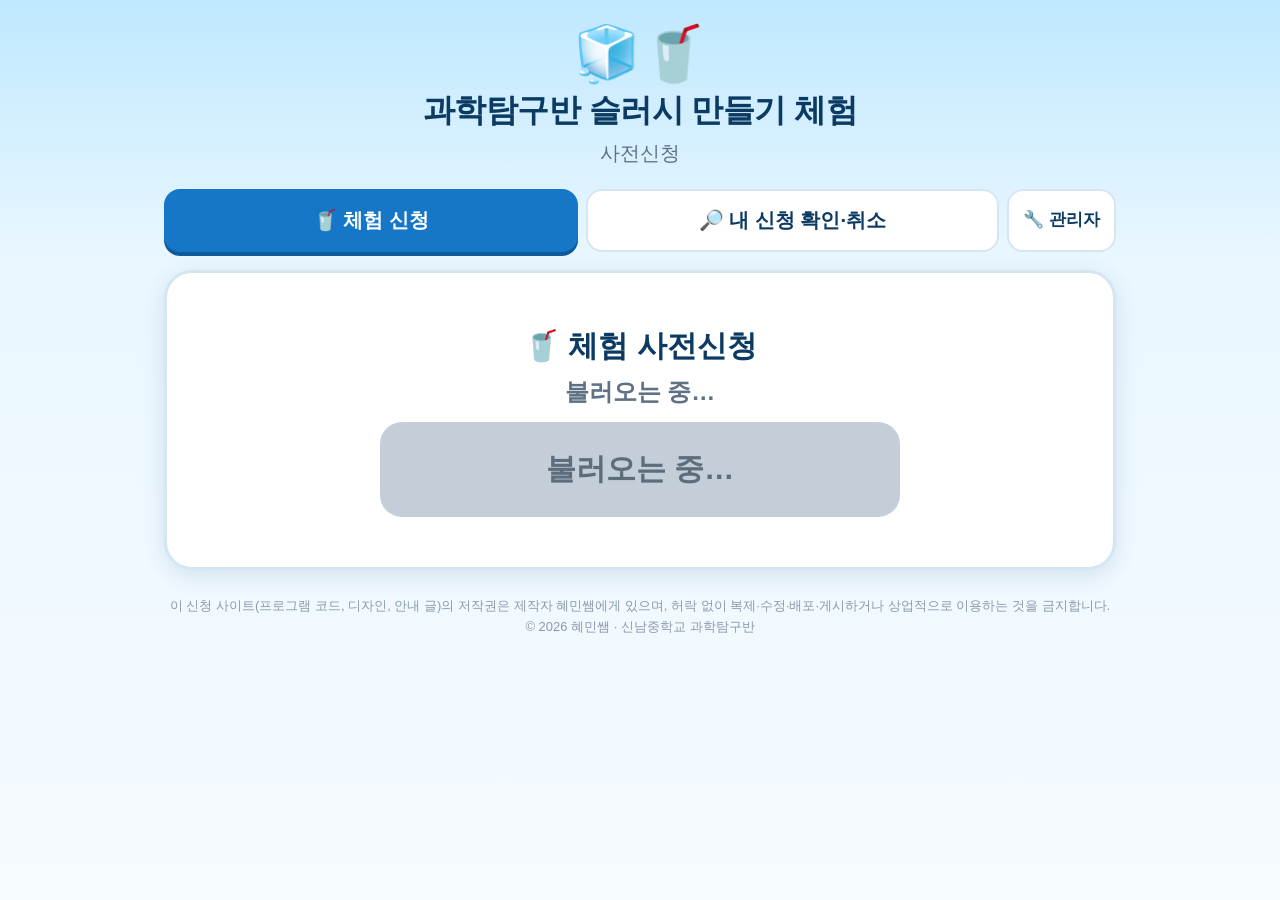
==== commit 8c4a0be3: "Add files via upload" ====
--- a/index.html
+++ b/index.html
@@ -34,6 +34,15 @@
 
   <!-- ───── 체험 신청 ───── -->
   <section id="v-apply">
+    <!-- 대기 화면: 신청 시작 전에는 이것만 보임 (야구 예매처럼) -->
+    <div id="gate" class="gate">
+      <div class="gate-title" id="gateTitle">🥤 체험 사전신청</div>
+      <div class="gate-sub" id="gateSub">불러오는 중…</div>
+      <div class="gate-count" id="gateCount"></div>
+      <button class="gate-btn" id="gateBtn" disabled>불러오는 중…</button>
+      <div class="gate-note" id="gateNote"></div>
+    </div>
+    <div id="applyBody" class="hide">
     <div id="banner" class="banner b-before"><span class="big">불러오는 중…</span></div>
 
     <div class="card" id="noticeCard"><div class="notice pre" id="notice"></div></div>
@@ -87,6 +96,7 @@
       <button class="btn full" id="btnApply" disabled>신청하기</button>
       <div id="applyMsg"></div>
     </div>
+    </div><!-- /applyBody -->
   </section>
 
   <!-- ───── 내 신청 확인·취소 ───── -->
@@ -255,9 +265,50 @@
   if (code === 'open' && st.endMs && serverNow() >= st.endMs) code = 'ended';
   return code;
 }
+let entered = false; // [신청하기]를 눌러 신청 화면에 들어왔는지
+function renderGate(){
+  const d = preview ? preview.data : pub;
+  const code = d ? currentCode() : 'loading';
+  if (entered && code !== 'open') entered = false;       // 마감·중지되면 다시 대기 화면으로
+  const showBody = entered && code === 'open';
+  $('#gate').classList.toggle('hide', showBody);
+  $('#applyBody').classList.toggle('hide', !showBody);
+  if (showBody) return;
+  const btn = $('#gateBtn'), cnt = $('#gateCount'), sub = $('#gateSub'), note = $('#gateNote');
+  const g = document.getElementById('gate');
+  g.className = 'gate ' + (code === 'open' ? 'g-open' : code === 'before' || code === 'opening' ? 'g-before' : 'g-closed');
+  btn.classList.remove('hide');
+  if (code === 'before' && d){
+    const left = Math.max(0, d.status.startMs - (preview ? Date.now() : serverNow()));
+    const t = Math.floor(left / 1000), dd = Math.floor(t / 86400), h = Math.floor(t % 86400 / 3600), m = Math.floor(t % 3600 / 60), sec = t % 60;
+    sub.textContent = fmtMs(d.status.startMs) + ' 신청 시작';
+    cnt.innerHTML = `<small>신청 시작까지</small>${dd ? dd + '일 ' : ''}${pad(h)}:${pad(m)}:${pad(sec)}`;
+    btn.disabled = true; btn.textContent = '⏳ 아직 신청 시작 전이에요';
+    note.textContent = '시간이 되면 버튼이 자동으로 켜져요. 새로고침하지 않아도 돼요!';
+  } else if (code === 'opening'){
+    sub.textContent = '곧 열려요…'; cnt.innerHTML = '<small>신청 시작까지</small>00:00:00';
+    btn.disabled = true; btn.textContent = '⏳ 잠시만요…'; note.textContent = '';
+  } else if (code === 'open'){
+    sub.textContent = '🟢 지금 신청할 수 있어요!'; cnt.innerHTML = '';
+    btn.disabled = false; btn.textContent = '🥤 신청하기';
+    note.textContent = '버튼을 누르면 신청 화면으로 들어가요.' + (d.status.endMs ? ' (마감: ' + fmtMs(d.status.endMs) + ')' : '');
+  } else {
+    cnt.innerHTML = ''; btn.classList.add('hide');
+    sub.textContent = code === 'ended' ? '⛔ 신청 시간이 끝났어요' : code === 'paused' ? '⏸️ 신청을 잠시 멈췄어요' : code === 'unset' ? '📅 신청 시작 시간이 아직 정해지지 않았어요' : '불러오는 중…';
+    note.textContent = code === 'ended' ? '신청했는데 못 오게 되었다면 [🔎 내 신청 확인·취소]에서 꼭 취소해 주세요.' : '';
+  }
+}
+$('#gateBtn').onclick = () => {
+  if (currentCode() !== 'open') return;
+  entered = true; lastFetch = 0;
+  renderGate(); window.scrollTo(0, 0);
+  if (!preview) loadPublic();
+};
+
 function renderBanner(){
   const d = preview ? preview.data : pub;
   if (!d) return;
+  renderGate();
   const st = d.status, b = $('#banner'), btn = $('#btnApply');
   const code = currentCode();
   const now = preview ? Date.now() : serverNow();
@@ -645,7 +696,7 @@
       return { id: x.id, name: x.name, time: x.time, capacity: x.capacity, used, remaining: Math.max(0, x.capacity - used) };
     })
   };
-  preview = { code: code || 'open', data };
+  preview = { code: code || 'before', data }; entered = false;
   resetForm(); msgBox($('#applyMsg'), '');
   $('#previewRibbon').classList.remove('hide');
   $('#slots').dataset.html = '';
@@ -653,12 +704,12 @@
   show('apply'); renderPublic();
 }
 $$('#previewRibbon [data-pv]').forEach(b => b.onclick = () => {
-  preview.code = b.dataset.pv;
+  preview.code = b.dataset.pv; entered = false;
   $$('#previewRibbon [data-pv]').forEach(x => x.classList.toggle('on', x === b));
   renderPublic();
 });
 $('#pvEnd').onclick = () => {
-  preview = null; resetForm(); msgBox($('#applyMsg'), '');
+  preview = null; entered = false; resetForm(); msgBox($('#applyMsg'), '');
   $('#previewRibbon').classList.add('hide'); $('#slots').dataset.html = ''; $('#banner').dataset.html = '';
   show('admin');
 };
--- a/style.css
+++ b/style.css
@@ -114,3 +114,25 @@
 .grp.arr .no{background:var(--mint);color:#fff}
 .arrbtn{font:inherit;font-size:19px;font-weight:800;padding:12px 16px;border-radius:14px;border:2px solid var(--mint);background:#fff;color:#08734f;cursor:pointer;min-width:120px}
 .arrbtn.on{background:var(--mint);color:#fff}
+
+/* 대기 화면 (야구 예매처럼) */
+.gate{background:#fff;border-radius:28px;padding:40px 22px 34px;text-align:center;box-shadow:0 6px 24px rgba(11,58,99,.12);border:3px solid var(--line);margin:10px 0 20px}
+.gate.g-before{border-color:var(--yellow)}
+.gate.g-open{border-color:var(--mint)}
+.gate.g-closed{border-color:var(--pink)}
+.gate-icon{font-size:64px;line-height:1}
+.gate-title{font-size:30px;font-weight:900;margin:10px 0 4px}
+.gate-sub{font-size:24px;font-weight:800;color:var(--gray);margin-bottom:12px}
+.gate.g-open .gate-sub{color:#08734f}
+.gate.g-closed .gate-sub{color:#a3123a}
+.gate-count{font-size:72px;font-weight:900;font-variant-numeric:tabular-nums;letter-spacing:2px;color:var(--deep);line-height:1.1;margin:6px 0 18px}
+.gate-count:empty{display:none}
+.gate-count small{display:block;font-size:20px;font-weight:700;color:var(--gray);letter-spacing:0;margin-bottom:4px}
+.gate-btn{font:inherit;font-size:30px;font-weight:900;width:100%;max-width:520px;padding:24px 20px;border:none;border-radius:22px;cursor:pointer;
+  background:var(--blue);color:#fff;box-shadow:0 6px 0 #0e5a9a}
+.gate-btn:disabled{background:#c3ced8;color:#5d6d7c;box-shadow:none;cursor:not-allowed}
+.gate.g-open .gate-btn{background:var(--mint);box-shadow:0 6px 0 #0b7c5f;animation:pulse 1.2s ease-in-out infinite}
+.gate-btn:active:not(:disabled){transform:translateY(3px);box-shadow:0 3px 0 #0b7c5f}
+@keyframes pulse{0%,100%{transform:scale(1)}50%{transform:scale(1.04)}}
+.gate-note{font-size:18px;color:var(--gray);margin-top:16px}
+@media(max-width:640px){.gate-count{font-size:54px}.gate-btn{font-size:26px}}
